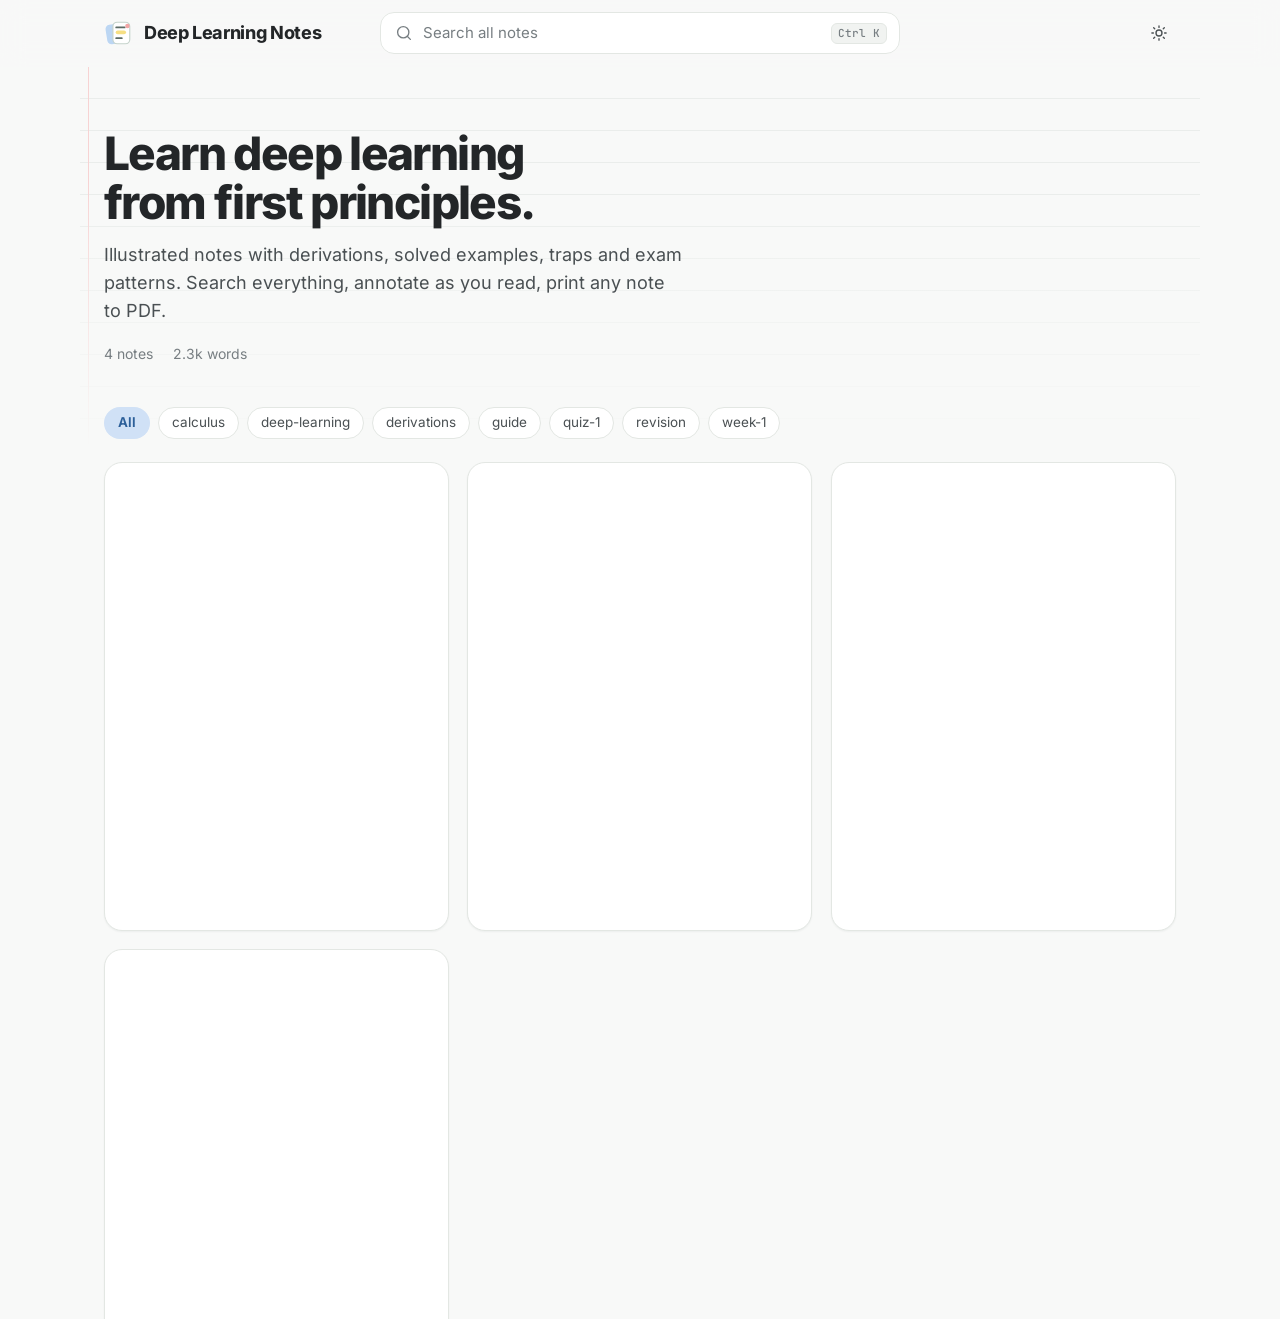
==== index.html @ 9d5b9258 "Add Website-v1-assets-files-render" ====
<!doctype html>
<html lang="en" data-theme="light">
<head>
  <meta charset="utf-8">
  <meta name="viewport" content="width=device-width, initial-scale=1, viewport-fit=cover">
  <title>Deep Learning Notes</title>
  <meta name="description" content="Illustrated deep learning notes with derivations, solved examples and exam patterns.">
  <meta name="color-scheme" content="light dark">
  <meta name="theme-color" content="#f8f9f8">
  <link rel="icon" href="assets/favicon.svg" type="image/svg+xml">
  <script src="config.js"></script>
  <script>
    /* Apply the saved theme before first paint (no flash). */
    (function () {
      var saved = null;
      try { saved = JSON.parse(localStorage.getItem('mg:theme')); } catch (e) {}
      var pref = saved || (window.SITE_CONFIG && SITE_CONFIG.defaultTheme) || 'system';
      var dark = pref === 'dark' || (pref === 'system' && window.matchMedia && matchMedia('(prefers-color-scheme: dark)').matches);
      document.documentElement.dataset.theme = dark ? 'dark' : 'light';
      var m = document.querySelector('meta[name="theme-color"]');
      if (m) m.content = dark ? '#222224' : '#f8f9f8';
    })();
  </script>
  <link rel="preload" href="assets/fonts/inter-latin-wght-normal.woff2" as="font" type="font/woff2" crossorigin>
  <link rel="stylesheet" href="assets/css/style.css">
  <script src="assets/js/mdmeta.js"></script>
  <link rel="modulepreload" href="assets/js/app.js">
</head>
<body data-view="home">
  <a class="skip" href="#app">Skip to content</a>

  <!-- icon sprite -->
  <svg xmlns="http://www.w3.org/2000/svg" width="0" height="0" style="position:absolute" aria-hidden="true" focusable="false">
    <symbol id="logo" viewBox="0 0 32 32">
      <rect x="2.5" y="6.5" width="17" height="21" rx="4.5" transform="rotate(-9 11 17)" fill="#bcd6f3"/>
      <rect x="9.5" y="4.5" width="18" height="23" rx="4.5" fill="#ffffff" stroke="#c5d3cb" stroke-width="1.2"/>
      <rect x="12.5" y="13.2" width="11" height="4.2" rx="2.1" fill="#f6df83"/>
      <path d="M13 10h9M13 21.5h6" stroke="#5c6b64" stroke-width="1.9" stroke-linecap="round" fill="none"/>
      <circle cx="25" cy="8.5" r="2.4" fill="#f2a6a6"/>
    </symbol>
    <symbol id="i-search" viewBox="0 0 24 24"><circle cx="11" cy="11" r="7.5"/><path d="m20.5 20.5-4.2-4.2"/></symbol>
    <symbol id="i-sun" viewBox="0 0 24 24"><circle cx="12" cy="12" r="4"/><path d="M12 2.5v2M12 19.5v2M4.9 4.9l1.4 1.4M17.7 17.7l1.4 1.4M2.5 12h2M19.5 12h2M6.3 17.7l-1.4 1.4M19.1 4.9l-1.4 1.4"/></symbol>
    <symbol id="i-moon" viewBox="0 0 24 24"><path d="M20.5 14.2A8.5 8.5 0 1 1 9.8 3.5a6.6 6.6 0 0 0 10.7 10.7Z"/></symbol>
    <symbol id="i-back" viewBox="0 0 24 24"><path d="m11 5-7 7 7 7M4 12h16"/></symbol>
    <symbol id="i-print" viewBox="0 0 24 24"><path d="M7 9V3h10v6"/><path d="M7 17H5a2 2 0 0 1-2-2v-4a2 2 0 0 1 2-2h14a2 2 0 0 1 2 2v4a2 2 0 0 1-2 2h-2"/><rect x="7" y="14" width="10" height="7" rx="1"/></symbol>
    <symbol id="i-highlighter" viewBox="0 0 24 24"><path d="m9 11-6 6v3h9l3-3"/><path d="m22 12-4.6 4.6a2 2 0 0 1-2.8 0l-5.2-5.2a2 2 0 0 1 0-2.8L14 4"/></symbol>
    <symbol id="i-panel" viewBox="0 0 24 24"><rect x="3" y="3.5" width="18" height="17" rx="3"/><path d="M9 3.5v17"/></symbol>
    <symbol id="i-pin" viewBox="0 0 24 24"><path d="M12 16.5V22"/><path d="M8.5 10.2a2 2 0 0 1-1.1 1.8l-1.8.9A2 2 0 0 0 4.5 14.7v.8a1 1 0 0 0 1 1h13a1 1 0 0 0 1-1v-.8a2 2 0 0 0-1.1-1.8l-1.8-.9a2 2 0 0 1-1.1-1.8V6.5a1 1 0 0 1 1-1 2 2 0 0 0 0-3.5H8.5a2 2 0 0 0 0 3.5 1 1 0 0 1 1 1z"/></symbol>
    <symbol id="i-x" viewBox="0 0 24 24"><path d="M18 6 6 18M6 6l12 12"/></symbol>
    <symbol id="i-copy" viewBox="0 0 24 24"><rect x="8" y="8" width="13" height="13" rx="2.5"/><path d="M4 16V5.5A1.5 1.5 0 0 1 5.5 4H16"/></symbol>
    <symbol id="i-check" viewBox="0 0 24 24"><path d="m4.5 12.5 5 5L19.5 7"/></symbol>
    <symbol id="i-trash" viewBox="0 0 24 24"><path d="M4 6.5h16M18.5 6.5V19a2 2 0 0 1-2 2h-9a2 2 0 0 1-2-2V6.5M9 6.5V4.5a1.5 1.5 0 0 1 1.5-1.5h3A1.5 1.5 0 0 1 15 4.5v2"/></symbol>
    <symbol id="i-note" viewBox="0 0 24 24"><path d="M20.5 15.5a2 2 0 0 1-2 2H8l-4.5 4V5.5a2 2 0 0 1 2-2h13a2 2 0 0 1 2 2z"/></symbol>
    <symbol id="i-maximize" viewBox="0 0 24 24"><path d="M8.5 3.5H5.5a2 2 0 0 0-2 2v3M20.5 8.5v-3a2 2 0 0 0-2-2h-3M3.5 15.5v3a2 2 0 0 0 2 2h3M15.5 20.5h3a2 2 0 0 0 2-2v-3"/></symbol>
    <symbol id="i-plus" viewBox="0 0 24 24"><path d="M5 12h14M12 5v14"/></symbol>
    <symbol id="i-minus" viewBox="0 0 24 24"><path d="M5 12h14"/></symbol>
    <symbol id="i-download" viewBox="0 0 24 24"><path d="M20.5 15v4a2 2 0 0 1-2 2h-13a2 2 0 0 1-2-2v-4M7.5 10.5 12 15l4.5-4.5M12 15V3.5"/></symbol>
    <symbol id="i-upload" viewBox="0 0 24 24"><path d="M20.5 15v4a2 2 0 0 1-2 2h-13a2 2 0 0 1-2-2v-4M7.5 8 12 3.5 16.5 8M12 3.5V15"/></symbol>
    <symbol id="i-undo" viewBox="0 0 24 24"><path d="M3.5 7.5v5.5H9"/><path d="M20.5 17a8.5 8.5 0 0 0-8.5-8.5A8.5 8.5 0 0 0 5.9 11l-2.4 2"/></symbol>
    <symbol id="i-file" viewBox="0 0 24 24"><path d="M14.5 2.5H6.5a2 2 0 0 0-2 2v15a2 2 0 0 0 2 2h11a2 2 0 0 0 2-2V7.5z"/><path d="M14 2.5V8h5.5M8.5 13h7M8.5 17h5"/></symbol>
    <symbol id="i-enter" viewBox="0 0 24 24"><path d="M20 5v6.5a3.5 3.5 0 0 1-3.5 3.5H4"/><path d="m9 10-5 5 5 5"/></symbol>
    <symbol id="i-updown" viewBox="0 0 24 24"><path d="m8 9 4-4 4 4M8 15l4 4 4-4"/></symbol>
  </svg>

  <header class="site-header" id="siteHeader">
    <div class="hdr">
      <a class="brand" href="#/" aria-label="Home">
        <svg width="30" height="30" aria-hidden="true"><use href="#logo"/></svg>
        <span id="brandName">Deep Learning Notes</span>
      </a>
      <button class="search-trigger" id="searchOpen" type="button" aria-label="Search all notes" aria-haspopup="dialog">
        <svg class="i" aria-hidden="true"><use href="#i-search"/></svg>
        <span>Search all notes</span>
        <kbd id="searchKbd">/</kbd>
      </button>
      <div class="hdr-actions">
        <button class="icon-btn theme-btn" id="themeBtn" type="button" aria-label="Toggle light and dark theme" title="Toggle theme">
          <svg class="i i-sun" aria-hidden="true"><use href="#i-sun"/></svg>
          <svg class="i i-moon" aria-hidden="true"><use href="#i-moon"/></svg>
        </button>
      </div>
    </div>
  </header>

  <main id="app" tabindex="-1"></main>

  <noscript><div class="notice"><h2>JavaScript is required</h2><p>This site renders markdown notes in your browser.</p></div></noscript>
  <script type="module" src="assets/js/app.js"></script>
</body>
</html>
---- assets/css/style.css ----
/* ==========================================================================
   Deep Learning Notes — styles
   Pastel accents (green / blue / red / yellow), light + dark, one stylesheet.
   ========================================================================== */

@font-face {
  font-family: "Inter"; font-style: normal; font-weight: 100 900; font-display: swap;
  src: url("../fonts/inter-latin-wght-normal.woff2") format("woff2");
  unicode-range: U+0000-00FF, U+0131, U+0152-0153, U+02BB-02BC, U+02C6, U+02DA, U+02DC, U+0304, U+0308, U+0329, U+2000-206F, U+20AC, U+2122, U+2191, U+2193, U+2212, U+2215, U+FEFF, U+FFFD;
}
@font-face {
  font-family: "Inter"; font-style: normal; font-weight: 100 900; font-display: swap;
  src: url("../fonts/inter-latin-ext-wght-normal.woff2") format("woff2");
  unicode-range: U+0100-02BA, U+02BD-02C5, U+02C7-02CC, U+02CE-02D7, U+02DD-02FF, U+0304, U+0308, U+0329, U+1D00-1DBF, U+1E00-1E9F, U+1EF2-1EFF, U+2020, U+20A0-20AB, U+20AD-20C0, U+2113, U+2C60-2C7F, U+A720-A7FF;
}
@font-face {
  font-family: "JetBrains Mono"; font-style: normal; font-weight: 100 800; font-display: swap;
  src: url("../fonts/jetbrains-mono-latin-wght-normal.woff2") format("woff2");
  unicode-range: U+0000-00FF, U+0131, U+0152-0153, U+02BB-02BC, U+02C6, U+02DA, U+02DC, U+0304, U+0308, U+0329, U+2000-206F, U+20AC, U+2122, U+2191, U+2193, U+2212, U+2215, U+FEFF, U+FFFD;
}

/* ---------- tokens ---------- */
:root {
  color-scheme: light;
  --font: "Inter", ui-sans-serif, system-ui, -apple-system, "Segoe UI", Roboto, "Helvetica Neue", Arial, "Noto Sans", sans-serif, "Apple Color Emoji", "Segoe UI Emoji";
  --mono: "JetBrains Mono", ui-monospace, SFMono-Regular, Menlo, Consolas, "Liberation Mono", monospace;

  --bg: #f8f9f8;
  --bg-glass: rgba(248, 249, 248, .86);
  --surface: #ffffff;
  --surface-2: #f1f3f1;
  --panel: #f3f5f3;
  --code-bg: #eef1ee;
  --line: #e3e7e3;
  --line-strong: #cfd5cf;
  --hover: rgba(30, 45, 38, .06);
  --fg: #232628;
  --fg-2: #4a5053;
  --muted: #777e82;
  --rule: rgba(120, 140, 130, .10);

  --green: #cde8d4;  --green-ink: #2e6a46;
  --blue: #d0e1f6;   --blue-ink: #2c5f99;
  --red: #f7d3d3;    --red-ink: #a44a4d;
  --yellow: #f8ebbb; --yellow-ink: #86691a;

  --hl-yellow: rgba(247, 222, 110, .55);
  --hl-green: rgba(150, 214, 170, .5);
  --hl-blue: rgba(150, 190, 240, .45);
  --hl-red: rgba(244, 160, 160, .42);

  --shadow-sm: 0 1px 2px rgba(25, 40, 32, .05);
  --shadow: 0 1px 2px rgba(25, 40, 32, .05), 0 10px 28px -14px rgba(25, 40, 32, .18);
  --shadow-lg: 0 2px 6px rgba(25, 40, 32, .06), 0 24px 60px -18px rgba(25, 40, 32, .28);
}

:root[data-theme="dark"] {
  color-scheme: dark;
  --bg: #222224;
  --bg-glass: rgba(34, 34, 36, .86);
  --surface: #29292c;
  --surface-2: #303034;
  --panel: #262628;
  --code-bg: #2f2f33;
  --line: #36363b;
  --line-strong: #484850;
  --hover: rgba(255, 255, 255, .07);
  --fg: #ececee;
  --fg-2: #c8c8ce;
  --muted: #9a9aa3;
  --rule: rgba(255, 255, 255, .045);

  --green: #2a3b30;  --green-ink: #a9d9b6;
  --blue: #27374c;   --blue-ink: #a9c8ee;
  --red: #432b2d;    --red-ink: #f0b3b3;
  --yellow: #40392a; --yellow-ink: #ecd990;

  --hl-yellow: rgba(236, 217, 144, .28);
  --hl-green: rgba(169, 217, 182, .26);
  --hl-blue: rgba(169, 200, 238, .27);
  --hl-red: rgba(240, 179, 179, .26);

  --shadow-sm: 0 1px 2px rgba(0, 0, 0, .25);
  --shadow: 0 1px 2px rgba(0, 0, 0, .3), 0 10px 28px -14px rgba(0, 0, 0, .6);
  --shadow-lg: 0 2px 6px rgba(0, 0, 0, .35), 0 24px 60px -18px rgba(0, 0, 0, .75);
}

[data-c="green"]  { --c: var(--green);  --ink: var(--green-ink);  --hlc: #9bd8b0; }
[data-c="blue"]   { --c: var(--blue);   --ink: var(--blue-ink);   --hlc: #9cc3f0; }
[data-c="red"]    { --c: var(--red);    --ink: var(--red-ink);    --hlc: #f4a3a3; }
[data-c="yellow"] { --c: var(--yellow); --ink: var(--yellow-ink); --hlc: #f7de6e; }

/* ---------- base ---------- */
*, *::before, *::after { box-sizing: border-box; }
html { -webkit-text-size-adjust: 100%; scroll-padding-top: 76px; }
body {
  margin: 0; background: var(--bg); color: var(--fg); font-family: var(--font);
  font-size: 16px; line-height: 1.6; -webkit-font-smoothing: antialiased; text-rendering: optimizeLegibility;
}
html.modal-open { overflow: hidden; }
button { font: inherit; color: inherit; background: none; border: 0; padding: 0; cursor: pointer; }
a { color: inherit; }
:focus-visible { outline: 2px solid var(--blue-ink); outline-offset: 2px; border-radius: 6px; }
.sr-only { position: absolute; width: 1px; height: 1px; overflow: hidden; clip: rect(0 0 0 0); white-space: nowrap; }
.skip { position: absolute; left: 12px; top: -48px; z-index: 200; background: var(--surface); padding: 8px 14px; border-radius: 10px; border: 1px solid var(--line); }
.skip:focus { top: 12px; }
[hidden] { display: none !important; }

.i { width: 18px; height: 18px; fill: none; stroke: currentColor; stroke-width: 1.8; stroke-linecap: round; stroke-linejoin: round; flex: none; }
.icon-btn {
  display: inline-grid; place-items: center; width: 34px; height: 34px; border-radius: 10px; color: var(--fg-2);
  transition: background .15s, color .15s; flex: none;
}
.icon-btn:hover { background: var(--hover); color: var(--fg); }
.icon-btn[aria-pressed="true"] { background: var(--blue); color: var(--blue-ink); }
kbd { font: 500 11px/1 var(--mono); padding: 4px 6px; border-radius: 6px; border: 1px solid var(--line); background: var(--surface-2); color: var(--muted); }
.btn {
  display: inline-flex; align-items: center; justify-content: center; gap: 7px; height: 36px; padding: 0 14px;
  border-radius: 11px; font-size: 14px; font-weight: 600; border: 1px solid var(--line); background: var(--surface);
  transition: background .15s, border-color .15s;
}
.btn:hover { background: var(--surface-2); border-color: var(--line-strong); }
.btn.primary { background: var(--blue); color: var(--blue-ink); border-color: transparent; }
.btn.primary:hover { filter: brightness(.97); }
.btn.danger { color: var(--red-ink); }

/* ---------- global header (library view) ---------- */
body[data-view="note"] .site-header { display: none; }
.site-header { position: sticky; top: 0; z-index: 20; background: var(--bg-glass); backdrop-filter: saturate(1.3) blur(12px); -webkit-backdrop-filter: saturate(1.3) blur(12px); border-bottom: 1px solid transparent; transition: border-color .2s; }
.site-header.scrolled { border-bottom-color: var(--line); }
.hdr { max-width: 1120px; margin: 0 auto; padding: 12px 24px; display: grid; grid-template-columns: 1fr minmax(0, 520px) 1fr; align-items: center; gap: 16px; }
.brand { display: inline-flex; align-items: center; gap: 10px; text-decoration: none; font-weight: 750; font-size: 18px; letter-spacing: -.02em; justify-self: start; }
.brand svg { width: 30px; height: 30px; }
.hdr-actions { justify-self: end; display: flex; gap: 4px; }
.search-trigger {
  display: flex; align-items: center; gap: 10px; width: 100%; height: 42px; padding: 0 12px 0 14px; text-align: left;
  border: 1px solid var(--line); border-radius: 14px; background: var(--surface); color: var(--muted);
  transition: border-color .15s, box-shadow .15s;
}
.search-trigger:hover { border-color: var(--line-strong); box-shadow: var(--shadow-sm); }
.search-trigger > span { flex: 1; font-size: 15px; white-space: nowrap; overflow: hidden; text-overflow: ellipsis; }

.theme-btn .i-moon { display: none; }
:root[data-theme="dark"] .theme-btn .i-sun { display: none; }
:root[data-theme="dark"] .theme-btn .i-moon { display: block; }

/* ---------- library ---------- */
.home { position: relative; max-width: 1120px; margin: 0 auto; padding: 0 24px 110px; }
.home-bg {
  position: absolute; left: 0; right: 0; top: 0; height: 380px; pointer-events: none; z-index: -1;
  background-image: repeating-linear-gradient(to bottom, transparent 0, transparent 31px, var(--rule) 31px, var(--rule) 32px);
  -webkit-mask-image: linear-gradient(#000 30%, transparent); mask-image: linear-gradient(#000 30%, transparent);
}
.home-bg::after { content: ""; position: absolute; top: 0; bottom: 0; left: 8px; width: 1px; background: var(--red); }
.hero { padding: 62px 0 30px; max-width: 700px; }
.hero h1 { margin: 0 0 14px; font-size: clamp(30px, 4.8vw, 46px); line-height: 1.07; letter-spacing: -.035em; font-weight: 800; text-wrap: balance; }
.hero p { margin: 0; font-size: 18px; line-height: 1.55; color: var(--fg-2); max-width: 54ch; text-wrap: pretty; }
.hero-stats { margin-top: 18px; display: flex; flex-wrap: wrap; gap: 4px 20px; font-size: 14px; color: var(--muted); }

.toolbar { display: flex; flex-wrap: wrap; gap: 8px; align-items: center; margin: 10px 0 22px; min-height: 34px; }
.chip-btn { height: 32px; padding: 0 13px; border-radius: 999px; border: 1px solid var(--line); background: var(--surface); font-size: 13.5px; color: var(--fg-2); transition: background .15s, border-color .15s; }
.chip-btn:hover { border-color: var(--line-strong); }
.chip-btn[aria-pressed="true"] { background: var(--blue); border-color: transparent; color: var(--blue-ink); font-weight: 650; }

.grid { display: grid; grid-template-columns: repeat(auto-fill, minmax(310px, 1fr)); gap: 18px; }
.card {
  position: relative; display: flex; flex-direction: column; gap: 12px; padding: 20px 20px 16px;
  border: 1px solid var(--line); border-radius: 18px; background: var(--surface); text-decoration: none; box-shadow: var(--shadow-sm);
  transition: transform .18s ease, border-color .18s, box-shadow .18s;
  content-visibility: auto; contain-intrinsic-size: auto 300px;
}
.card:hover, .card:focus-visible { transform: translateY(-2px); border-color: var(--c, var(--blue)); box-shadow: 0 0 0 3px var(--c, var(--blue)), var(--shadow); }
.card-head { display: flex; align-items: center; gap: 13px; }
.tile { width: 46px; height: 46px; flex: none; border-radius: 14px; background: var(--c, var(--blue)); color: var(--ink, var(--blue-ink)); display: grid; place-items: center; font-size: 23px; line-height: 1; }
.tile .i { width: 22px; height: 22px; }
.card-title { font-size: 17px; font-weight: 700; letter-spacing: -.015em; line-height: 1.25; text-wrap: balance; }
.card-sum { margin: 0; font-size: 14.5px; line-height: 1.55; color: var(--fg-2); display: -webkit-box; -webkit-line-clamp: 3; -webkit-box-orient: vertical; overflow: hidden; }
.card-outline { list-style: none; margin: 2px 0 0; padding: 0; display: grid; gap: 5px; font-size: 13px; color: var(--muted); }
.card-outline li { display: flex; gap: 9px; align-items: baseline; min-width: 0; }
.card-outline li::before { content: ""; width: 6px; height: 6px; border-radius: 50%; background: var(--ink, var(--blue-ink)); opacity: .6; flex: none; transform: translateY(-1px); }
.card-outline span { overflow: hidden; text-overflow: ellipsis; white-space: nowrap; }
.card-tags { display: flex; flex-wrap: wrap; gap: 6px; }
.tag { padding: 2px 9px; border-radius: 999px; background: var(--c, var(--blue)); color: var(--ink, var(--blue-ink)); font-size: 12px; font-weight: 650; }
.card-foot { margin-top: auto; padding-top: 12px; border-top: 1px dashed var(--line); display: flex; flex-wrap: wrap; gap: 4px 16px; font-size: 12.5px; color: var(--muted); }
.card.skel { pointer-events: none; }
.sk { height: 12px; border-radius: 6px; background: linear-gradient(90deg, var(--surface-2), var(--hover), var(--surface-2)); background-size: 200% 100%; animation: sk 1.3s linear infinite; }
@keyframes sk { to { background-position: -200% 0; } }

.notice { max-width: 560px; margin: 72px auto; padding: 30px 28px; border: 1px dashed var(--line-strong); border-radius: 18px; text-align: center; color: var(--fg-2); background: var(--surface); }
.notice h2 { margin: 0 0 8px; font-size: 20px; color: var(--fg); letter-spacing: -.02em; }
.notice p { margin: 8px 0; }
.notice code { font: 500 13px var(--mono); background: var(--code-bg); padding: 3px 7px; border-radius: 7px; }

/* ---------- search modal ---------- */
.sm { position: fixed; inset: 0; z-index: 100; display: flex; align-items: flex-start; justify-content: center; padding: 9vh 16px 16px; }
.sm-scrim { position: absolute; inset: 0; background: rgba(22, 26, 24, .4); backdrop-filter: blur(3px); -webkit-backdrop-filter: blur(3px); animation: fade .15s ease-out; }
.sm-box { position: relative; width: min(980px, 100%); height: min(620px, 82vh); display: flex; flex-direction: column; background: var(--surface); border: 1px solid var(--line); border-radius: 20px; box-shadow: var(--shadow-lg); overflow: hidden; animation: pop .16s ease-out; }
@keyframes fade { from { opacity: 0; } }
@keyframes pop { from { opacity: 0; transform: translateY(8px) scale(.985); } }
.sm-head { display: flex; align-items: center; gap: 12px; padding: 14px 18px; border-bottom: 1px solid var(--line); color: var(--muted); }
.sm-head input { flex: 1; min-width: 0; border: 0; outline: 0; background: none; font: inherit; font-size: 17px; color: var(--fg); }
.sm-head input::placeholder { color: var(--muted); }
.sm-status { font-size: 12.5px; white-space: nowrap; }
.sm-body { display: grid; grid-template-columns: minmax(0, 5fr) minmax(0, 6fr); flex: 1; min-height: 0; }
.sm-list { list-style: none; margin: 0; padding: 8px; overflow: auto; border-right: 1px solid var(--line); overscroll-behavior: contain; }
.sm-group { padding: 10px 12px 4px; font-size: 12px; color: var(--muted); font-weight: 600; }
.res { display: block; width: 100%; text-align: left; padding: 10px 12px; border-radius: 12px; cursor: pointer; }
.res[aria-selected="true"] { background: var(--c, var(--blue)); }
.res-top { display: flex; align-items: center; gap: 8px; font-size: 12.5px; color: var(--muted); min-width: 0; }
.res[aria-selected="true"] .res-top { color: var(--ink, var(--blue-ink)); }
.res-top span:last-child { overflow: hidden; text-overflow: ellipsis; white-space: nowrap; }
.dot { width: 8px; height: 8px; border-radius: 50%; background: var(--ink, var(--blue-ink)); flex: none; }
.res-title { margin-top: 2px; font-size: 14.5px; font-weight: 650; line-height: 1.35; }
.res-sn { margin-top: 3px; font-size: 13px; line-height: 1.45; color: var(--fg-2); display: -webkit-box; -webkit-line-clamp: 2; -webkit-box-orient: vertical; overflow: hidden; }
.sm mark { background: var(--hl-yellow); color: inherit; border-radius: 3px; padding: 0 1px; }
.sm-preview { padding: 22px 26px; overflow: auto; overscroll-behavior: contain; }
.pv-top { display: flex; align-items: center; gap: 8px; font-size: 13px; color: var(--muted); }
.pv-path { margin-top: 6px; font-size: 12.5px; color: var(--muted); line-height: 1.5; }
.pv-title { margin: 12px 0 10px; font-size: 21px; line-height: 1.25; letter-spacing: -.02em; font-weight: 750; }
.pv-text { margin: 0 0 18px; font-size: 14.5px; line-height: 1.7; color: var(--fg-2); overflow-wrap: anywhere; }
.pv-tags { display: flex; gap: 6px; flex-wrap: wrap; margin-bottom: 16px; }
.pv-list { margin: 0 0 18px; padding-left: 18px; color: var(--fg-2); font-size: 14px; line-height: 1.7; }
.sm-empty { display: grid; place-items: center; height: 100%; min-height: 160px; padding: 24px; text-align: center; color: var(--muted); font-size: 14.5px; }
.sm-foot { display: flex; align-items: center; gap: 18px; padding: 10px 18px; border-top: 1px solid var(--line); font-size: 12.5px; color: var(--muted); }
.sm-foot span { display: inline-flex; align-items: center; gap: 6px; }

/* ---------- reader ---------- */
.reader { --rail-w: 36px; --toc-w: 292px; --doc-w: 720px; min-height: 100vh; }

.rail { position: fixed; left: 0; top: 0; bottom: 0; width: var(--rail-w); z-index: 31; background: var(--bg); overflow: hidden; padding: 28px 0 16px 8px; display: flex; flex-direction: column; align-items: flex-start; }
.tick { display: flex; align-items: center; width: 26px; height: var(--th, 10px); flex: none; cursor: pointer; }
.tick::before { content: ""; height: 3px; width: var(--tw, 12px); border-radius: 2px; background: var(--line-strong); transition: background .15s, width .15s; }
.tick[data-d="1"] { --tw: 18px; } .tick[data-d="2"] { --tw: 13px; } .tick[data-d="3"] { --tw: 9px; }
.tick:hover::before { background: var(--muted); }
.tick.on::before { background: var(--blue-ink); }

.toc {
  position: fixed; left: var(--rail-w); top: 0; bottom: 0; width: var(--toc-w); z-index: 30; display: flex; flex-direction: column;
  background: var(--panel); border-right: 1px solid var(--line); visibility: hidden; opacity: 0; pointer-events: none;
  transform: translateX(-16px); transition: transform .22s cubic-bezier(.2, .8, .2, 1), opacity .16s, visibility 0s .22s;
}
.reader.toc-open .toc, .reader.pinned .toc { visibility: visible; opacity: 1; pointer-events: auto; transform: none; transition-delay: 0s; }
.reader:not(.pinned).toc-open .toc { box-shadow: var(--shadow-lg); }
.toc-head { display: flex; align-items: center; justify-content: space-between; padding: 22px 16px 10px 22px; }
.toc-head h2 { margin: 0; font-size: 15px; font-weight: 650; letter-spacing: -.005em; }
.toc-pin { width: 32px; height: 32px; border: 1px solid transparent; border-radius: 9px; }
.reader.pinned .toc-pin { border-color: var(--line-strong); background: var(--surface-2); color: var(--fg); }
.toc-tabs { display: flex; gap: 4px; padding: 0 16px 8px 18px; }
.toc-tab { height: 28px; padding: 0 10px; border-radius: 8px; font-size: 13px; color: var(--muted); }
.toc-tab[aria-selected="true"] { color: var(--fg); background: var(--hover); font-weight: 600; }
.toc-body { flex: 1; overflow-y: auto; padding: 4px 10px 40px; overscroll-behavior: contain; scrollbar-width: thin; }
.toc-list { list-style: none; margin: 0; padding: 0; }
.toc-list a {
  display: block; position: relative; padding: 7px 10px 7px calc(16px + var(--l, 0) * 10px); border-radius: 8px; text-decoration: none;
  font-size: 13.5px; line-height: 1.35; color: var(--muted); transition: background .12s, color .12s;
}
.toc-list .t { display: -webkit-box; -webkit-line-clamp: 2; -webkit-box-orient: vertical; overflow: hidden; }
.toc-list a:hover { color: var(--fg); background: var(--hover); }
.toc-list a[aria-current="true"] { color: var(--fg); font-weight: 600; background: var(--hover); }
.toc-list a[aria-current="true"]::before { content: ""; position: absolute; left: 0; top: 4px; bottom: 4px; width: 3px; border-radius: 3px; background: var(--fg); }
.toc-list .m-raw { font-size: .9em; }
.scrim { display: none; position: fixed; inset: 0; z-index: 29; background: rgba(20, 24, 22, .4); }

.doc-wrap { margin-left: var(--rail-w); padding: 0 clamp(18px, 4vw, 48px) 140px; transition: margin-left .22s cubic-bezier(.2, .8, .2, 1); }
.reader.pinned .doc-wrap { margin-left: calc(var(--rail-w) + var(--toc-w)); }

.topbar { position: sticky; top: 0; z-index: 15; display: flex; align-items: center; gap: 4px; height: 54px; margin: 0 calc(-1 * clamp(18px, 4vw, 48px)); padding: 0 clamp(14px, 3vw, 24px); background: var(--bg-glass); backdrop-filter: blur(12px); -webkit-backdrop-filter: blur(12px); }
.topbar .sp { flex: 1; }
.back { display: inline-flex; align-items: center; gap: 6px; height: 34px; padding: 0 10px 0 6px; border-radius: 10px; font-size: 14px; font-weight: 600; text-decoration: none; color: var(--fg-2); }
.back:hover { background: var(--hover); color: var(--fg); }
.status { display: flex; align-items: center; gap: 10px; margin-left: 8px; font-size: 14px; color: var(--fg-2); min-width: 0; }
.status svg { width: 26px; height: 26px; flex: none; }
.status span { white-space: nowrap; overflow: hidden; text-overflow: ellipsis; }
.progress { position: absolute; left: 0; right: 0; bottom: 0; height: 2px; }
.progress i { display: block; height: 100%; background: var(--blue-ink); opacity: .7; transform-origin: 0 50%; transform: scaleX(var(--p, 0)); }

.doc { max-width: var(--doc-w); margin: 0 auto; padding-top: 38px; font-size: 16px; line-height: 1.7; overflow-wrap: break-word; }
.doc-skel { display: grid; gap: 14px; max-width: var(--doc-w); margin: 48px auto; }
.chunk { content-visibility: auto; contain-intrinsic-size: auto 1000px; }
.chunk > :last-child { margin-bottom: 0; }
.chunk:not(:first-child) > h2:first-child, .chunk:not(:first-child) > h3:first-child, .chunk:not(:first-child) > h4:first-child { margin-top: 1.1em; }
.chunk + .chunk { padding-top: .2em; }

.doc h1 { margin: 0 0 .9em; padding-bottom: .7em; font-size: 2.05rem; line-height: 1.16; letter-spacing: -.03em; font-weight: 800; border-bottom: 1px solid var(--line); text-wrap: balance; }
.doc h2 { margin: 2.2em 0 .8em; padding-bottom: .45em; font-size: 1.55rem; line-height: 1.25; letter-spacing: -.022em; font-weight: 750; border-bottom: 1px solid var(--line); text-wrap: balance; }
.doc h3 { margin: 1.9em 0 .6em; font-size: 1.2rem; line-height: 1.3; letter-spacing: -.015em; font-weight: 700; }
.doc h4 { margin: 1.6em 0 .5em; font-size: 1.03rem; line-height: 1.35; font-weight: 700; }
.doc h5, .doc h6 { margin: 1.4em 0 .4em; font-size: .95rem; font-weight: 700; color: var(--fg-2); }
.doc .anchor { display: inline-block; margin-left: .45em; font-size: .8em; font-weight: 500; text-decoration: none; color: var(--muted); opacity: 0; transition: opacity .15s; }
.doc .anchor::before { content: "#"; }
.doc :is(h1, h2, h3, h4, h5, h6):hover .anchor, .doc .anchor:focus-visible { opacity: .85; }
.doc p { margin: 0 0 1.05em; }
.doc strong { font-weight: 650; }
.doc a { color: var(--blue-ink); text-decoration: underline; text-decoration-color: color-mix(in srgb, var(--blue-ink) 40%, transparent); text-underline-offset: 3px; }
.doc a:hover { text-decoration-color: currentColor; }
.doc ul, .doc ol { margin: 0 0 1.1em; padding-left: 1.5em; }
.doc li { margin: .32em 0; padding-left: .15em; }
.doc li > p { margin: .4em 0; }
.doc li > :is(ul, ol) { margin: .3em 0 .2em; }
.doc ul { list-style: disc; } .doc ul ul { list-style: circle; } .doc ul ul ul { list-style: square; }
.doc li::marker { color: var(--muted); }
.doc li.task { list-style: none; margin-left: -1.4em; }
.doc li.task input { margin: 0 .5em 0 0; accent-color: var(--blue-ink); transform: translateY(1px); }
.doc hr { margin: 2.2em 0; border: 0; border-top: 2px solid var(--line); }
.doc blockquote { margin: 1.3em 0; padding: .05em 0 .05em 1.1em; border-left: 3px solid var(--line-strong); color: var(--fg-2); }
.doc blockquote p { margin: .55em 0; }
.doc blockquote strong { color: var(--fg); }
.doc blockquote blockquote { margin: .8em 0; }
.doc blockquote.callout { padding: .75em 1.1em .35em; border: 0; border-radius: 12px; background: var(--c, var(--blue)); color: var(--fg); }
.callout-title { margin-bottom: .1em; font-size: .85rem; font-weight: 700; color: var(--ink, var(--blue-ink)); }
.doc img { display: block; max-width: 100%; height: auto; margin: 1.3em auto; border-radius: 10px; }
.doc details { margin: 1em 0; padding: .6em 1em; border: 1px solid var(--line); border-radius: 12px; background: var(--surface); }
.doc summary { cursor: pointer; font-weight: 600; }
.doc kbd { font-size: .8em; }

.chip { display: inline-block; padding: .05em .55em; margin-right: .1em; border-radius: 7px; font-size: .78em; font-weight: 700; line-height: 1.55; background: var(--c, var(--blue)); color: var(--ink, var(--blue-ink)); vertical-align: .08em; letter-spacing: .005em; }

.table-wrap { overflow-x: auto; margin: 1.4em 0; border: 1px solid var(--line); border-radius: 12px; }
.doc table { width: 100%; border-collapse: collapse; font-size: .92em; line-height: 1.5; }
.doc th, .doc td { padding: .6em .95em; text-align: start; vertical-align: top; border-bottom: 1px solid var(--line); }
.doc th { background: var(--surface-2); font-weight: 650; }
.doc :is(th, td)[align="center"] { text-align: center; }
.doc :is(th, td)[align="right"] { text-align: right; }
.doc tr:last-child td { border-bottom: 0; }

.doc code { font-family: var(--mono); font-size: .875em; background: var(--code-bg); padding: .14em .4em; border-radius: 6px; }
.code-block { margin: 1.3em 0; border: 1px solid var(--line); border-radius: 12px; background: var(--surface); overflow: hidden; }
.code-head { display: flex; align-items: center; justify-content: space-between; padding: 6px 8px 6px 14px; border-bottom: 1px solid var(--line); background: var(--surface-2); font: 500 12px var(--mono); color: var(--muted); }
.code-head .copy { height: 26px; padding: 0 9px; border-radius: 7px; font: 600 12px var(--font); color: var(--muted); }
.code-head .copy:hover { background: var(--hover); color: var(--fg); }
.code-block pre { margin: 0; padding: 14px 16px; overflow-x: auto; tab-size: 4; }
.code-block code { padding: 0; background: none; font-size: .86rem; line-height: 1.65; border-radius: 0; }
.hljs-comment, .hljs-quote { color: var(--muted); font-style: italic; }
.hljs-keyword, .hljs-selector-tag, .hljs-literal, .hljs-doctag, .hljs-deletion { color: var(--red-ink); }
.hljs-string, .hljs-regexp, .hljs-addition, .hljs-meta .hljs-string { color: var(--green-ink); }
.hljs-number, .hljs-symbol, .hljs-bullet, .hljs-variable, .hljs-template-variable, .hljs-attr { color: var(--yellow-ink); }
.hljs-title, .hljs-section, .hljs-selector-id, .hljs-selector-class, .hljs-built_in, .hljs-type, .hljs-name { color: var(--blue-ink); }
.hljs-emphasis { font-style: italic; } .hljs-strong { font-weight: 700; }

.m-raw { font: 500 .85em var(--mono); color: var(--muted); background: none !important; padding: 0 !important; white-space: pre-wrap; }
.m.md { display: block; margin: 1.2em 0; padding: .2em 0; overflow-x: auto; overflow-y: hidden; text-align: center; }
.m.md:not([data-r]) { min-height: 2.6em; }
.m.md .katex-display { margin: 0; }
.m .eqn-num[data-n]::before { content: "(" attr(data-n) ")"; counter-increment: none; }
.m.md .katex { font-size: 1.14em; }
.m .katex { font-size: 1.05em; }
.m.m-err { color: var(--red-ink); }
.m-pre { display: none; }

.mermaid-box { position: relative; margin: 1.5em 0; padding: 12px; min-height: 90px; border: 1px solid var(--line); border-radius: 14px; background: var(--surface); overflow-x: auto; text-align: center; }
.mm-skel { padding: 30px 0; font-size: 13px; color: var(--muted); }
.mm-svg svg { display: block; margin: 0 auto; max-width: none; }
.mm-expand { position: absolute; top: 8px; right: 8px; opacity: 0; background: var(--surface); border: 1px solid var(--line); transition: opacity .15s; }
.mermaid-box:hover .mm-expand, .mm-expand:focus-visible { opacity: 1; }
@media (hover: none) { .mm-expand { opacity: 1; } }
.mm-error { text-align: left; color: var(--red-ink); font-size: 14px; }
.mm-error pre { margin: 8px 0 0; white-space: pre-wrap; font: 500 12.5px var(--mono); color: var(--fg-2); }

.lb { position: fixed; inset: 0; z-index: 90; display: flex; flex-direction: column; background: var(--bg); }
.lb-bar { display: flex; align-items: center; gap: 6px; padding: 10px 14px; border-bottom: 1px solid var(--line); }
.lb-bar .sp { flex: 1; } .lb-zoom { min-width: 52px; text-align: center; font-size: 13px; color: var(--muted); }
.lb-stage { flex: 1; overflow: auto; padding: 28px; }
.lb-stage svg { display: block; max-width: none; height: auto; margin: 0 auto; }

.doc :is(h1, h2, h3, h4, h5, h6).flash-h { animation: hflash 1.7s ease; border-radius: 6px; }
@keyframes hflash { 0%, 50% { background: var(--hl-yellow); box-shadow: 0 0 0 8px var(--hl-yellow); } 100% { background: transparent; box-shadow: 0 0 0 8px transparent; } }
html.theming, html.theming *, html.theming *::before, html.theming *::after { transition: background-color .25s, border-color .25s, color .25s, fill .25s, stroke .25s !important; }

/* ---------- annotations ---------- */
mark.ann { --hl: var(--hl-yellow); background: var(--hl); color: inherit; border-radius: 3px; cursor: pointer; -webkit-box-decoration-break: clone; box-decoration-break: clone; }
mark.ann[data-c="green"] { --hl: var(--hl-green); } mark.ann[data-c="blue"] { --hl: var(--hl-blue); } mark.ann[data-c="red"] { --hl: var(--hl-red); }
mark.ann.has-note { border-bottom: 2px dotted var(--fg-2); }
mark.ann.flash { animation: flash 1.6s ease; }
@keyframes flash { 0%, 55% { outline: 3px solid var(--blue-ink); outline-offset: 2px; } 100% { outline: 3px solid transparent; outline-offset: 2px; } }
.annotating .doc ::selection { background: var(--hl-yellow); }

.dock { position: fixed; left: 50%; bottom: 22px; transform: translateX(-50%); z-index: 40; display: flex; align-items: center; gap: 4px; padding: 7px 9px; max-width: calc(100vw - 20px); overflow-x: auto; background: var(--surface); border: 1px solid var(--line); border-radius: 18px; box-shadow: var(--shadow-lg); animation: rise .2s ease-out; }
@keyframes rise { from { opacity: 0; transform: translate(-50%, 10px); } }
.dock { -webkit-user-select: none; user-select: none; }
.dock .btn { height: 34px; padding: 0 11px; border-color: transparent; background: none; font-size: 13.5px; white-space: nowrap; }
.dock .btn:hover { background: var(--hover); }
.dock .btn.primary { background: var(--blue); }
.dock .sep { width: 1px; height: 22px; margin: 0 5px; background: var(--line); flex: none; }
.swatch { width: 26px; height: 26px; flex: none; border-radius: 50%; background: var(--hlc); border: 2px solid transparent; box-shadow: inset 0 0 0 1px rgba(0, 0, 0, .12); }
.swatch[aria-checked="true"] { border-color: var(--surface); box-shadow: 0 0 0 2px var(--fg); }

.pop { position: absolute; z-index: 50; width: min(310px, calc(100vw - 24px)); padding: 12px; background: var(--surface); border: 1px solid var(--line); border-radius: 14px; box-shadow: var(--shadow-lg); animation: pop .14s ease-out; }
.pop-q { margin: 0 0 10px; padding-left: 9px; border-left: 3px solid var(--hlc); font-size: 12.5px; line-height: 1.5; color: var(--muted); display: -webkit-box; -webkit-line-clamp: 2; -webkit-box-orient: vertical; overflow: hidden; }
.pop textarea { width: 100%; min-height: 78px; resize: vertical; padding: 9px 11px; border: 1px solid var(--line); border-radius: 10px; background: var(--bg); color: var(--fg); font: inherit; font-size: 14px; line-height: 1.5; }
.pop-row { display: flex; align-items: center; gap: 6px; margin-top: 10px; }
.pop-row .sp { flex: 1; }
.pop .swatch { width: 22px; height: 22px; }

.ann-list { list-style: none; margin: 0; padding: 4px 4px 20px; }
.ann-empty { padding: 20px 14px; font-size: 13.5px; line-height: 1.55; color: var(--muted); }
.ann-item { display: block; width: 100%; padding: 9px 12px; margin: 2px 0; text-align: left; border-radius: 10px; border-left: 3px solid var(--hlc); }
.ann-item:hover { background: var(--hover); }
.ann-q { font-size: 13px; line-height: 1.4; color: var(--fg); display: -webkit-box; -webkit-line-clamp: 2; -webkit-box-orient: vertical; overflow: hidden; }
.ann-n { margin-top: 4px; font-size: 12.5px; line-height: 1.45; color: var(--muted); display: -webkit-box; -webkit-line-clamp: 2; -webkit-box-orient: vertical; overflow: hidden; }
.ann-item.orphan { opacity: .55; }
.ann-tools { display: flex; gap: 6px; padding: 8px 12px 0; }
.ann-tools .btn { height: 30px; font-size: 12.5px; padding: 0 10px; }

#toast { position: fixed; left: 50%; top: 18px; z-index: 120; padding: 9px 16px; border-radius: 12px; background: var(--fg); color: var(--bg); font-size: 14px; font-weight: 500; transform: translate(-50%, -14px); opacity: 0; pointer-events: none; transition: opacity .2s, transform .2s; box-shadow: var(--shadow-lg); }
#toast.show { opacity: 1; transform: translate(-50%, 0); }

/* ---------- responsive ---------- */
@media (max-width: 1000px) {
  .rail { display: none; }
  .reader { --rail-w: 0px; }
  .reader.pinned .doc-wrap { margin-left: 0; }
  .toc { left: 0; width: min(86vw, 320px); box-shadow: var(--shadow-lg); }
  .toc-pin { display: none; }
  .reader.toc-open .scrim { display: block; }
}
@media (max-width: 760px) {
  .hdr { grid-template-columns: auto minmax(0, 1fr) auto; gap: 10px; padding: 10px 14px; }
  .brand > span { display: none; }
  .search-trigger kbd { display: none; }
  .home { padding: 0 16px 90px; }
  .hero { padding: 40px 0 20px; }
  .hero p { font-size: 16.5px; }
  .grid { grid-template-columns: 1fr; }
  .sm { padding: 0; }
  .sm-box { height: 100%; border-radius: 0; border: 0; }
  .sm-body { grid-template-columns: 1fr; }
  .sm-preview { display: none; }
  .sm-list { border-right: 0; }
  .doc { font-size: 15.5px; }
  .doc h1 { font-size: 1.75rem; } .doc h2 { font-size: 1.35rem; }
  .status span { display: none; }
  .back span { display: none; }
}

/* ---------- motion preferences ---------- */
@media (prefers-reduced-motion: reduce) {
  *, *::before, *::after { animation: none !important; transition: none !important; scroll-behavior: auto !important; }
}

/* ---------- print / save as PDF ---------- */
@media print {
  @page { margin: 16mm 14mm; }
  :root, :root[data-theme] {
    color-scheme: light; --bg: #fff; --surface: #fff; --surface-2: #f4f5f4; --panel: #fff; --code-bg: #f1f3f1;
    --line: #dde1dd; --line-strong: #c4c9c4; --fg: #14181a; --fg-2: #33383b; --muted: #656b6e;
    --green: #cde8d4; --green-ink: #2e6a46; --blue: #d0e1f6; --blue-ink: #2c5f99; --red: #f7d3d3; --red-ink: #a44a4d; --yellow: #f8ebbb; --yellow-ink: #86691a;
    --hl-yellow: rgba(247, 222, 110, .6); --hl-green: rgba(150, 214, 170, .55); --hl-blue: rgba(150, 190, 240, .5); --hl-red: rgba(244, 160, 160, .5);
  }
  * { -webkit-print-color-adjust: exact; print-color-adjust: exact; }
  html, body { background: #fff !important; }
  .site-header, .rail, .toc, .topbar, .dock, .pop, .lb, .sm, .scrim, #toast, .mm-expand, .copy, .doc .anchor { display: none !important; }
  .reader .doc-wrap { margin: 0 !important; padding: 0 !important; }
  .doc { max-width: none; padding: 0; font-size: 10.5pt; line-height: 1.55; }
  .doc h1 { font-size: 22pt; } .doc h2 { font-size: 16pt; } .doc h3 { font-size: 13pt; }
  .chunk { content-visibility: visible !important; contain: none !important; }
  .doc :is(h1, h2, h3, h4, h5) { break-after: avoid; page-break-after: avoid; }
  .code-block, .table-wrap, .mermaid-box, .m.md, blockquote, img, tr, .callout { break-inside: avoid; page-break-inside: avoid; }
  .code-block pre { white-space: pre-wrap; overflow: visible; }
  .table-wrap, .mermaid-box, .m.md { overflow: visible; }
  .mm-svg svg { max-width: 100% !important; height: auto !important; }
  .doc a { color: inherit; text-decoration: none; }
}
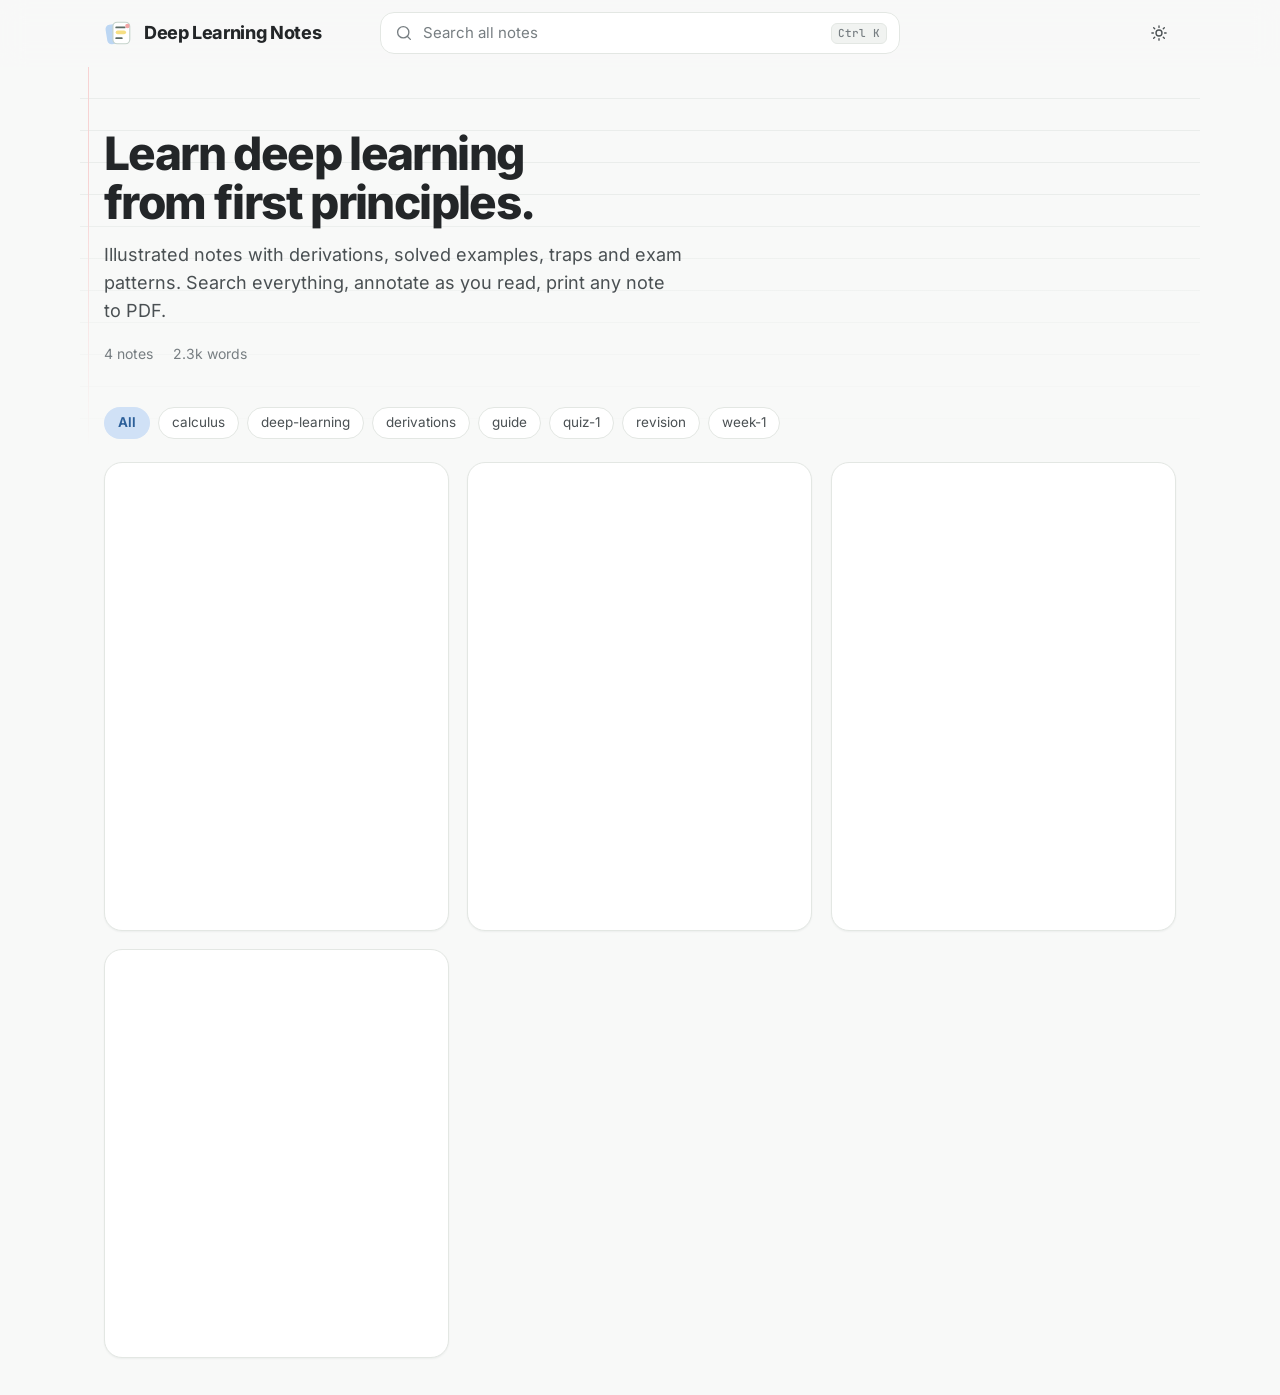
==== commit 7f54eb6a: "Add Footer links" ====
--- a/index.html
+++ b/index.html
@@ -84,6 +84,11 @@
 
   <main id="app" tabindex="-1"></main>
 
+  <footer class="site-footer">
+    <p>Made by <a href="https://atharvk.pages.dev" rel="noreferrer">1mystic</a></p>
+    <p>To contribute, visit <a href="https://github.com/1mystic/Deep-Learning-Notes/contribute.md" rel="noreferrer">the contribution guide</a>.</p>
+  </footer>
+
   <noscript><div class="notice"><h2>JavaScript is required</h2><p>This site renders markdown notes in your browser.</p></div></noscript>
   <script type="module" src="assets/js/app.js"></script>
 </body>
--- a/assets/css/style.css
+++ b/assets/css/style.css
@@ -185,6 +185,14 @@
 .card.skel { pointer-events: none; }
 .sk { height: 12px; border-radius: 6px; background: linear-gradient(90deg, var(--surface-2), var(--hover), var(--surface-2)); background-size: 200% 100%; animation: sk 1.3s linear infinite; }
 @keyframes sk { to { background-position: -200% 0; } }
+
+.site-footer {
+  max-width: 1120px; margin: 0 auto; padding: 24px 24px 30px; border-top: 1px solid var(--line);
+  display: flex; justify-content: space-between; gap: 12px 24px; flex-wrap: wrap; color: var(--muted); font-size: 13px;
+}
+.site-footer p { margin: 0; }
+.site-footer a { color: var(--fg-2); text-underline-offset: 3px; }
+.site-footer a:hover { color: var(--fg); }
 
 .notice { max-width: 560px; margin: 72px auto; padding: 30px 28px; border: 1px dashed var(--line-strong); border-radius: 18px; text-align: center; color: var(--fg-2); background: var(--surface); }
 .notice h2 { margin: 0 0 8px; font-size: 20px; color: var(--fg); letter-spacing: -.02em; }
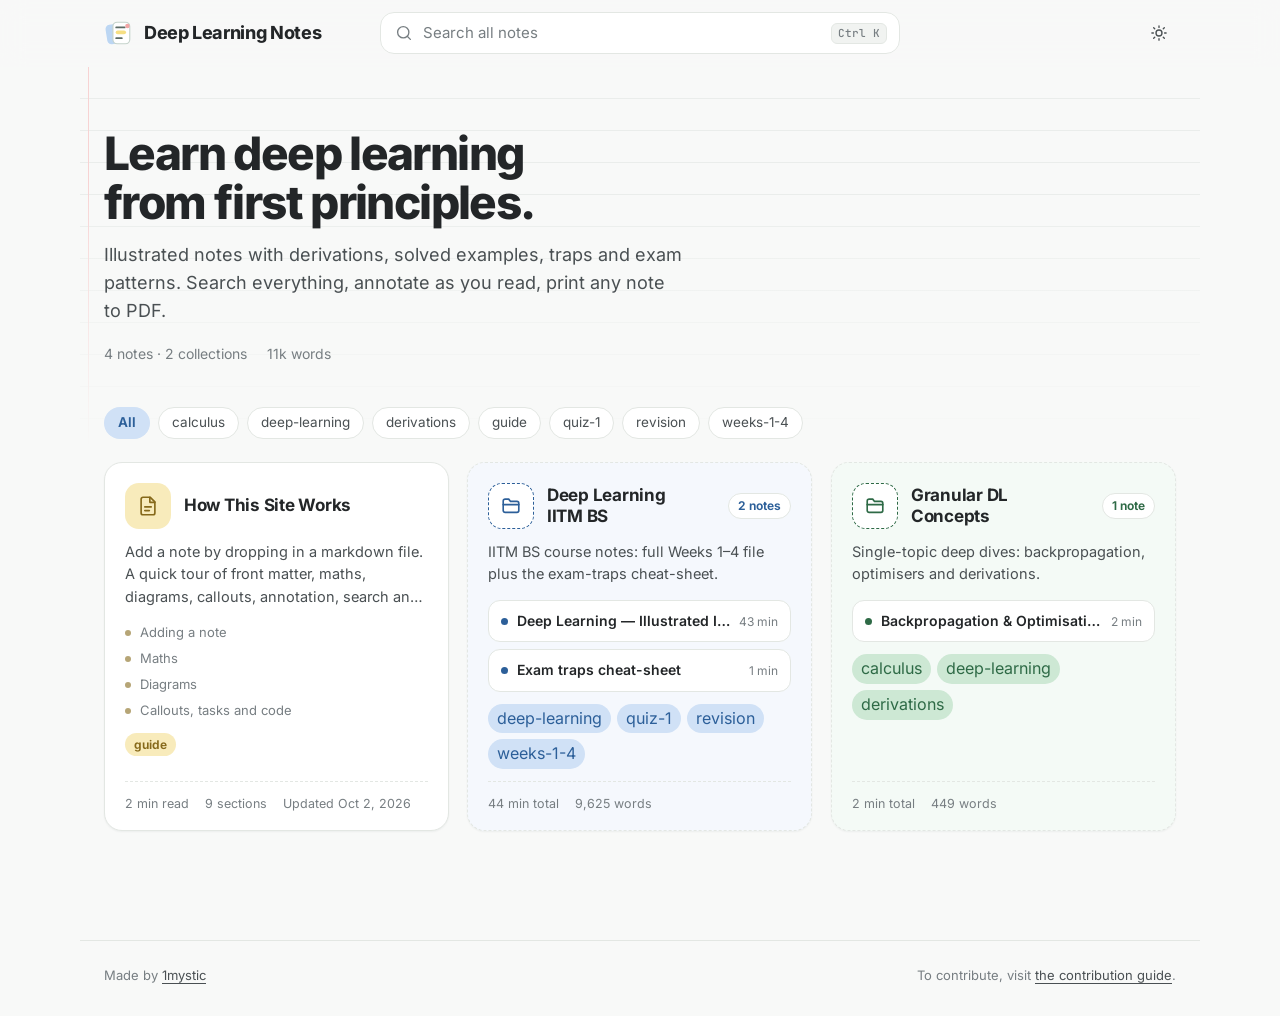
==== commit 950d2585: "Add Fodles in UI" ====
--- a/index.html
+++ b/index.html
@@ -58,6 +58,7 @@
     <symbol id="i-upload" viewBox="0 0 24 24"><path d="M20.5 15v4a2 2 0 0 1-2 2h-13a2 2 0 0 1-2-2v-4M7.5 8 12 3.5 16.5 8M12 3.5V15"/></symbol>
     <symbol id="i-undo" viewBox="0 0 24 24"><path d="M3.5 7.5v5.5H9"/><path d="M20.5 17a8.5 8.5 0 0 0-8.5-8.5A8.5 8.5 0 0 0 5.9 11l-2.4 2"/></symbol>
     <symbol id="i-file" viewBox="0 0 24 24"><path d="M14.5 2.5H6.5a2 2 0 0 0-2 2v15a2 2 0 0 0 2 2h11a2 2 0 0 0 2-2V7.5z"/><path d="M14 2.5V8h5.5M8.5 13h7M8.5 17h5"/></symbol>
+    <symbol id="i-folder" viewBox="0 0 24 24"><path d="M3.5 6.5a2 2 0 0 1 2-2h4l2 2.5h7a2 2 0 0 1 2 2v8a2 2 0 0 1-2 2h-13a2 2 0 0 1-2-2z"/><path d="M3.5 10.5h17"/></symbol>
     <symbol id="i-enter" viewBox="0 0 24 24"><path d="M20 5v6.5a3.5 3.5 0 0 1-3.5 3.5H4"/><path d="m9 10-5 5 5 5"/></symbol>
     <symbol id="i-updown" viewBox="0 0 24 24"><path d="m8 9 4-4 4 4M8 15l4 4 4-4"/></symbol>
   </svg>
@@ -85,8 +86,8 @@
   <main id="app" tabindex="-1"></main>
 
   <footer class="site-footer">
-    <p>Made by <a href="https://atharvk.pages.dev" rel="noreferrer">1mystic</a></p>
-    <p>To contribute, visit <a href="https://github.com/1mystic/Deep-Learning-Notes/contribute.md" rel="noreferrer">the contribution guide</a>.</p>
+    <p>Made by <a href="https://atharvk.pages.dev" target="_blank" rel="noopener noreferrer">1mystic</a></p>
+    <p>To contribute, visit <a href="https://github.com/1mystic/Deep-Learning-Notes/contribute.md" target="_blank" rel="noopener noreferrer">the contribution guide</a>.</p>
   </footer>
 
   <noscript><div class="notice"><h2>JavaScript is required</h2><p>This site renders markdown notes in your browser.</p></div></noscript>
--- a/assets/css/style.css
+++ b/assets/css/style.css
@@ -22,7 +22,7 @@
 /* ---------- tokens ---------- */
 :root {
   color-scheme: light;
-  --font: "Inter", ui-sans-serif, system-ui, -apple-system, "Segoe UI", Roboto, "Helvetica Neue", Arial, "Noto Sans", sans-serif, "Apple Color Emoji", "Segoe UI Emoji";
+  --font: "Readex Pro", "Inter", -apple-system, BlinkMacSystemFont, "Segoe UI", "Helvetica Neue", Helvetica, Roboto, Arial, sans-serif, "Apple Color Emoji", "Segoe UI Emoji", "Segoe UI Symbol";
   --mono: "JetBrains Mono", ui-monospace, SFMono-Regular, Menlo, Consolas, "Liberation Mono", monospace;
 
   --bg: #f8f9f8;
@@ -185,6 +185,22 @@
 .card.skel { pointer-events: none; }
 .sk { height: 12px; border-radius: 6px; background: linear-gradient(90deg, var(--surface-2), var(--hover), var(--surface-2)); background-size: 200% 100%; animation: sk 1.3s linear infinite; }
 @keyframes sk { to { background-position: -200% 0; } }
+
+/* ---------- folder / collection cards ---------- */
+.card-folder { border-style: dashed; border-width: 1.5px; background: color-mix(in srgb, var(--c, var(--blue)) 22%, var(--surface)); }
+.card-folder:hover, .card-folder:focus-within { transform: translateY(-2px); border-color: var(--c, var(--blue)); box-shadow: 0 0 0 3px var(--c, var(--blue)), var(--shadow); }
+.tile-folder { border: 1.5px dashed var(--ink, var(--blue-ink)); background: var(--surface); color: var(--ink, var(--blue-ink)); }
+.folder-count { margin-left: auto; flex: none; font-size: 12px; font-weight: 650; color: var(--ink, var(--blue-ink)); background: var(--surface); border: 1px solid var(--line); padding: 2px 9px; border-radius: 999px; }
+.folder-list { list-style: none; margin: 2px 0 0; padding: 0; display: grid; gap: 7px; }
+.folder-list li { min-width: 0; }
+.f-link { display: flex; align-items: center; gap: 9px; padding: 9px 12px; border: 1px solid var(--line); border-radius: 12px; background: var(--surface); text-decoration: none; transition: border-color .15s, box-shadow .15s, transform .15s; }
+a.f-link:hover { border-color: var(--c, var(--blue)); box-shadow: 0 0 0 2px var(--c, var(--blue)); transform: translateY(-1px); }
+.f-dot { width: 7px; height: 7px; border-radius: 50%; background: var(--ink, var(--blue-ink)); flex: none; }
+.f-name { flex: 1; min-width: 0; overflow: hidden; text-overflow: ellipsis; white-space: nowrap; font-size: 14px; font-weight: 600; }
+.f-min { flex: none; font-size: 12px; color: var(--muted); }
+.f-link.is-pending { color: var(--muted); }
+.tag-btn { cursor: pointer; border: 0; font: inherit; }
+.tag-btn:hover { filter: brightness(.96); }
 
 .site-footer {
   max-width: 1120px; margin: 0 auto; padding: 24px 24px 30px; border-top: 1px solid var(--line);
@@ -355,10 +371,11 @@
 .m.m-err { color: var(--red-ink); }
 .m-pre { display: none; }
 
-.mermaid-box { position: relative; margin: 1.5em 0; padding: 12px; min-height: 90px; border: 1px solid var(--line); border-radius: 14px; background: var(--surface); overflow-x: auto; text-align: center; }
+.mermaid-box { position: relative; margin: 1.5em 0; padding: 12px; min-height: 90px; border: 1px solid var(--line); border-radius: 14px; background: var(--surface); overflow: hidden; text-align: center; }
+.mm-scroll { overflow-x: auto; overflow-y: hidden; }
 .mm-skel { padding: 30px 0; font-size: 13px; color: var(--muted); }
 .mm-svg svg { display: block; margin: 0 auto; max-width: none; }
-.mm-expand { position: absolute; top: 8px; right: 8px; opacity: 0; background: var(--surface); border: 1px solid var(--line); transition: opacity .15s; }
+.mm-expand { position: absolute; top: 8px; right: 8px; z-index: 1; opacity: 0; background: var(--surface); border: 1px solid var(--line); transition: opacity .15s; }
 .mermaid-box:hover .mm-expand, .mm-expand:focus-visible { opacity: 1; }
 @media (hover: none) { .mm-expand { opacity: 1; } }
 .mm-error { text-align: left; color: var(--red-ink); font-size: 14px; }
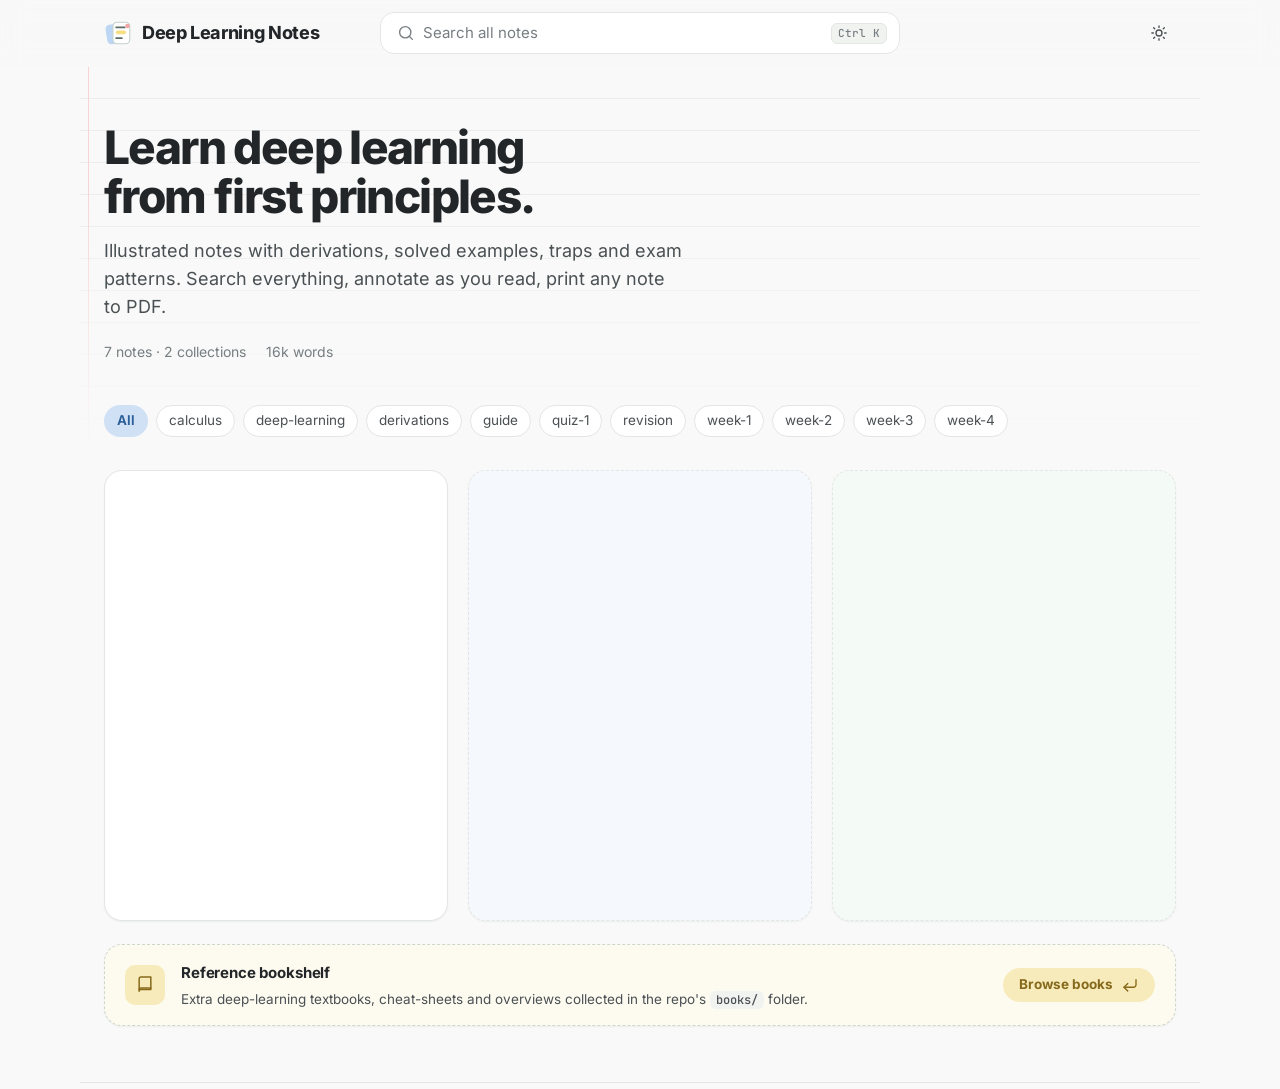
==== commit 9e9e43e2: "Fix UI consistancy" ====
--- a/index.html
+++ b/index.html
@@ -59,6 +59,7 @@
     <symbol id="i-undo" viewBox="0 0 24 24"><path d="M3.5 7.5v5.5H9"/><path d="M20.5 17a8.5 8.5 0 0 0-8.5-8.5A8.5 8.5 0 0 0 5.9 11l-2.4 2"/></symbol>
     <symbol id="i-file" viewBox="0 0 24 24"><path d="M14.5 2.5H6.5a2 2 0 0 0-2 2v15a2 2 0 0 0 2 2h11a2 2 0 0 0 2-2V7.5z"/><path d="M14 2.5V8h5.5M8.5 13h7M8.5 17h5"/></symbol>
     <symbol id="i-folder" viewBox="0 0 24 24"><path d="M3.5 6.5a2 2 0 0 1 2-2h4l2 2.5h7a2 2 0 0 1 2 2v8a2 2 0 0 1-2 2h-13a2 2 0 0 1-2-2z"/><path d="M3.5 10.5h17"/></symbol>
+    <symbol id="i-book" viewBox="0 0 24 24"><path d="M5 4.5a2 2 0 0 1 2-2h12v15H7a2 2 0 0 0-2 2V4.5z"/><path d="M5 17.5a2 2 0 0 1 2-2h12"/></symbol>
     <symbol id="i-enter" viewBox="0 0 24 24"><path d="M20 5v6.5a3.5 3.5 0 0 1-3.5 3.5H4"/><path d="m9 10-5 5 5 5"/></symbol>
     <symbol id="i-updown" viewBox="0 0 24 24"><path d="m8 9 4-4 4 4M8 15l4 4 4-4"/></symbol>
   </svg>
--- a/assets/css/style.css
+++ b/assets/css/style.css
@@ -52,6 +52,11 @@
   --shadow-sm: 0 1px 2px rgba(25, 40, 32, .05);
   --shadow: 0 1px 2px rgba(25, 40, 32, .05), 0 10px 28px -14px rgba(25, 40, 32, .18);
   --shadow-lg: 0 2px 6px rgba(25, 40, 32, .06), 0 24px 60px -18px rgba(25, 40, 32, .28);
+
+  /* ---- spacing system (4pt grid) ---- */
+  --sp-1: 4px; --sp-2: 8px; --sp-3: 12px; --sp-4: 16px;
+  --sp-5: 20px; --sp-6: 24px; --sp-8: 32px; --sp-10: 40px; --sp-14: 56px;
+  --radius-sm: 10px; --radius-md: 14px; --radius-lg: 18px; --radius-pill: 999px;
 }
 
 :root[data-theme="dark"] {
@@ -128,13 +133,13 @@
 body[data-view="note"] .site-header { display: none; }
 .site-header { position: sticky; top: 0; z-index: 20; background: var(--bg-glass); backdrop-filter: saturate(1.3) blur(12px); -webkit-backdrop-filter: saturate(1.3) blur(12px); border-bottom: 1px solid transparent; transition: border-color .2s; }
 .site-header.scrolled { border-bottom-color: var(--line); }
-.hdr { max-width: 1120px; margin: 0 auto; padding: 12px 24px; display: grid; grid-template-columns: 1fr minmax(0, 520px) 1fr; align-items: center; gap: 16px; }
-.brand { display: inline-flex; align-items: center; gap: 10px; text-decoration: none; font-weight: 750; font-size: 18px; letter-spacing: -.02em; justify-self: start; }
+.hdr { max-width: 1120px; margin: 0 auto; padding: var(--sp-3) var(--sp-6); display: grid; grid-template-columns: 1fr minmax(0, 520px) 1fr; align-items: center; gap: var(--sp-4); }
+.brand { display: inline-flex; align-items: center; gap: var(--sp-2); text-decoration: none; font-weight: 750; font-size: 18px; letter-spacing: -.02em; justify-self: start; }
 .brand svg { width: 30px; height: 30px; }
-.hdr-actions { justify-self: end; display: flex; gap: 4px; }
+.hdr-actions { justify-self: end; display: flex; gap: var(--sp-1); }
 .search-trigger {
-  display: flex; align-items: center; gap: 10px; width: 100%; height: 42px; padding: 0 12px 0 14px; text-align: left;
-  border: 1px solid var(--line); border-radius: 14px; background: var(--surface); color: var(--muted);
+  display: flex; align-items: center; gap: var(--sp-2); width: 100%; height: 42px; padding: 0 var(--sp-3) 0 var(--sp-4); text-align: left;
+  border: 1px solid var(--line); border-radius: var(--radius-md); background: var(--surface); color: var(--muted);
   transition: border-color .15s, box-shadow .15s;
 }
 .search-trigger:hover { border-color: var(--line-strong); box-shadow: var(--shadow-sm); }
@@ -145,43 +150,44 @@
 :root[data-theme="dark"] .theme-btn .i-moon { display: block; }
 
 /* ---------- library ---------- */
-.home { position: relative; max-width: 1120px; margin: 0 auto; padding: 0 24px 110px; }
+.home { position: relative; max-width: 1120px; margin: 0 auto; padding: 0 var(--sp-6) var(--sp-14); }
 .home-bg {
   position: absolute; left: 0; right: 0; top: 0; height: 380px; pointer-events: none; z-index: -1;
   background-image: repeating-linear-gradient(to bottom, transparent 0, transparent 31px, var(--rule) 31px, var(--rule) 32px);
   -webkit-mask-image: linear-gradient(#000 30%, transparent); mask-image: linear-gradient(#000 30%, transparent);
 }
 .home-bg::after { content: ""; position: absolute; top: 0; bottom: 0; left: 8px; width: 1px; background: var(--red); }
-.hero { padding: 62px 0 30px; max-width: 700px; }
-.hero h1 { margin: 0 0 14px; font-size: clamp(30px, 4.8vw, 46px); line-height: 1.07; letter-spacing: -.035em; font-weight: 800; text-wrap: balance; }
+.hero { padding: var(--sp-14) 0 var(--sp-8); max-width: 700px; }
+.hero h1 { margin: 0 0 var(--sp-4); font-size: clamp(30px, 4.8vw, 46px); line-height: 1.07; letter-spacing: -.035em; font-weight: 800; text-wrap: balance; }
 .hero p { margin: 0; font-size: 18px; line-height: 1.55; color: var(--fg-2); max-width: 54ch; text-wrap: pretty; }
-.hero-stats { margin-top: 18px; display: flex; flex-wrap: wrap; gap: 4px 20px; font-size: 14px; color: var(--muted); }
-
-.toolbar { display: flex; flex-wrap: wrap; gap: 8px; align-items: center; margin: 10px 0 22px; min-height: 34px; }
-.chip-btn { height: 32px; padding: 0 13px; border-radius: 999px; border: 1px solid var(--line); background: var(--surface); font-size: 13.5px; color: var(--fg-2); transition: background .15s, border-color .15s; }
+.hero-stats { margin-top: var(--sp-5); display: flex; flex-wrap: wrap; gap: var(--sp-1) var(--sp-5); font-size: 14px; color: var(--muted); }
+
+.toolbar { display: flex; flex-wrap: wrap; gap: var(--sp-2); align-items: center; margin: var(--sp-2) 0 var(--sp-8); min-height: 34px; }
+.chip-btn { height: 32px; padding: 0 var(--sp-3); border-radius: var(--radius-pill); border: 1px solid var(--line); background: var(--surface); font-size: 13.5px; color: var(--fg-2); transition: background .15s, border-color .15s; }
 .chip-btn:hover { border-color: var(--line-strong); }
 .chip-btn[aria-pressed="true"] { background: var(--blue); border-color: transparent; color: var(--blue-ink); font-weight: 650; }
 
-.grid { display: grid; grid-template-columns: repeat(auto-fill, minmax(310px, 1fr)); gap: 18px; }
+.grid { display: grid; grid-template-columns: repeat(auto-fill, minmax(310px, 1fr)); gap: var(--sp-5); }
 .card {
-  position: relative; display: flex; flex-direction: column; gap: 12px; padding: 20px 20px 16px;
-  border: 1px solid var(--line); border-radius: 18px; background: var(--surface); text-decoration: none; box-shadow: var(--shadow-sm);
+  position: relative; display: flex; flex-direction: column; gap: var(--sp-3); padding: var(--sp-5) var(--sp-5) var(--sp-4);
+  border: 1px solid var(--line); border-radius: var(--radius-lg); background: var(--surface); text-decoration: none; box-shadow: var(--shadow-sm);
   transition: transform .18s ease, border-color .18s, box-shadow .18s;
   content-visibility: auto; contain-intrinsic-size: auto 300px;
 }
 .card:hover, .card:focus-visible { transform: translateY(-2px); border-color: var(--c, var(--blue)); box-shadow: 0 0 0 3px var(--c, var(--blue)), var(--shadow); }
-.card-head { display: flex; align-items: center; gap: 13px; }
-.tile { width: 46px; height: 46px; flex: none; border-radius: 14px; background: var(--c, var(--blue)); color: var(--ink, var(--blue-ink)); display: grid; place-items: center; font-size: 23px; line-height: 1; }
+.card-head { display: flex; align-items: center; gap: var(--sp-3); }
+.tile { width: 46px; height: 46px; flex: none; border-radius: var(--radius-md); background: var(--c, var(--blue)); color: var(--ink, var(--blue-ink)); display: grid; place-items: center; font-size: 23px; line-height: 1; }
 .tile .i { width: 22px; height: 22px; }
 .card-title { font-size: 17px; font-weight: 700; letter-spacing: -.015em; line-height: 1.25; text-wrap: balance; }
 .card-sum { margin: 0; font-size: 14.5px; line-height: 1.55; color: var(--fg-2); display: -webkit-box; -webkit-line-clamp: 3; -webkit-box-orient: vertical; overflow: hidden; }
-.card-outline { list-style: none; margin: 2px 0 0; padding: 0; display: grid; gap: 5px; font-size: 13px; color: var(--muted); }
-.card-outline li { display: flex; gap: 9px; align-items: baseline; min-width: 0; }
+.card-outline { list-style: none; margin: var(--sp-1) 0 0; padding: 0; display: grid; gap: var(--sp-1); font-size: 13px; color: var(--muted); }
+.card-outline li { display: flex; gap: var(--sp-2); align-items: baseline; min-width: 0; }
 .card-outline li::before { content: ""; width: 6px; height: 6px; border-radius: 50%; background: var(--ink, var(--blue-ink)); opacity: .6; flex: none; transform: translateY(-1px); }
 .card-outline span { overflow: hidden; text-overflow: ellipsis; white-space: nowrap; }
-.card-tags { display: flex; flex-wrap: wrap; gap: 6px; }
-.tag { padding: 2px 9px; border-radius: 999px; background: var(--c, var(--blue)); color: var(--ink, var(--blue-ink)); font-size: 12px; font-weight: 650; }
-.card-foot { margin-top: auto; padding-top: 12px; border-top: 1px dashed var(--line); display: flex; flex-wrap: wrap; gap: 4px 16px; font-size: 12.5px; color: var(--muted); }
+.card-tags { display: flex; flex-wrap: wrap; gap: var(--sp-2); margin-top: auto; }
+.tag { padding: 2px 9px; border-radius: var(--radius-pill); background: var(--c, var(--blue)); color: var(--ink, var(--blue-ink)); font-size: 11.5px; font-weight: 700; }
+.card-foot { margin-top: auto; padding-top: var(--sp-3); border-top: 1px dashed var(--line); display: flex; flex-wrap: wrap; gap: var(--sp-1) var(--sp-4); font-size: 12.5px; color: var(--muted); }
+.card-tags + .card-foot { margin-top: var(--sp-3); }
 .card.skel { pointer-events: none; }
 .sk { height: 12px; border-radius: 6px; background: linear-gradient(90deg, var(--surface-2), var(--hover), var(--surface-2)); background-size: 200% 100%; animation: sk 1.3s linear infinite; }
 @keyframes sk { to { background-position: -200% 0; } }
@@ -190,21 +196,38 @@
 .card-folder { border-style: dashed; border-width: 1.5px; background: color-mix(in srgb, var(--c, var(--blue)) 22%, var(--surface)); }
 .card-folder:hover, .card-folder:focus-within { transform: translateY(-2px); border-color: var(--c, var(--blue)); box-shadow: 0 0 0 3px var(--c, var(--blue)), var(--shadow); }
 .tile-folder { border: 1.5px dashed var(--ink, var(--blue-ink)); background: var(--surface); color: var(--ink, var(--blue-ink)); }
-.folder-count { margin-left: auto; flex: none; font-size: 12px; font-weight: 650; color: var(--ink, var(--blue-ink)); background: var(--surface); border: 1px solid var(--line); padding: 2px 9px; border-radius: 999px; }
-.folder-list { list-style: none; margin: 2px 0 0; padding: 0; display: grid; gap: 7px; }
+.folder-count { margin-left: auto; flex: none; font-size: 11.5px; font-weight: 700; color: var(--ink, var(--blue-ink)); background: var(--surface); border: 1px solid var(--line); padding: 2px 9px; border-radius: var(--radius-pill); }
+.folder-list { list-style: none; margin: var(--sp-1) 0 0; padding: 0; display: grid; gap: var(--sp-2); }
 .folder-list li { min-width: 0; }
-.f-link { display: flex; align-items: center; gap: 9px; padding: 9px 12px; border: 1px solid var(--line); border-radius: 12px; background: var(--surface); text-decoration: none; transition: border-color .15s, box-shadow .15s, transform .15s; }
+.f-link { display: flex; align-items: center; gap: var(--sp-2); padding: var(--sp-2) var(--sp-3); border: 1px solid var(--line); border-radius: var(--sp-3); background: var(--surface); text-decoration: none; transition: border-color .15s, box-shadow .15s, transform .15s; }
 a.f-link:hover { border-color: var(--c, var(--blue)); box-shadow: 0 0 0 2px var(--c, var(--blue)); transform: translateY(-1px); }
 .f-dot { width: 7px; height: 7px; border-radius: 50%; background: var(--ink, var(--blue-ink)); flex: none; }
-.f-name { flex: 1; min-width: 0; overflow: hidden; text-overflow: ellipsis; white-space: nowrap; font-size: 14px; font-weight: 600; }
-.f-min { flex: none; font-size: 12px; color: var(--muted); }
+.f-name { flex: 1; min-width: 0; overflow: hidden; text-overflow: ellipsis; white-space: nowrap; font-size: 13px; font-weight: 600; }
+.f-min { flex: none; font-size: 12.5px; color: var(--muted); }
 .f-link.is-pending { color: var(--muted); }
-.tag-btn { cursor: pointer; border: 0; font: inherit; }
+.tag-btn { cursor: pointer; border: 0; }
 .tag-btn:hover { filter: brightness(.96); }
+.f-more { display: flex; align-items: center; justify-content: center; width: 100%; padding: var(--sp-2) var(--sp-3); border: 1px dashed var(--line-strong); border-radius: var(--sp-3); background: transparent; font-size: 12.5px; font-weight: 700; color: var(--ink, var(--blue-ink)); transition: background .15s, border-color .15s; }
+.f-more:hover { background: var(--surface); border-color: var(--c, var(--blue)); }
+/* common card height: rows stretch together, folder lists cap at 2 + more */
+.grid { align-items: stretch; }
+.grid > .card { height: 100%; }
+
+/* ---------- reference bookshelf strip ---------- */
+.books-strip { margin-top: var(--sp-6); display: flex; align-items: center; gap: var(--sp-4); padding: var(--sp-4) var(--sp-5); border: 1.5px dashed var(--line-strong); border-radius: var(--radius-lg); background: color-mix(in srgb, var(--c, var(--yellow)) 22%, var(--surface)); text-decoration: none; box-shadow: var(--shadow-sm); transition: transform .18s ease, border-color .18s, box-shadow .18s; }
+.books-strip:hover { transform: translateY(-2px); border-color: var(--c, var(--yellow)); box-shadow: 0 0 0 3px var(--c, var(--yellow)), var(--shadow); }
+.tile-sm { width: 40px; height: 40px; border-radius: var(--radius-sm); }
+.tile-sm .i { width: 20px; height: 20px; }
+.books-text { display: flex; flex-direction: column; gap: var(--sp-1); min-width: 0; }
+.books-text strong { font-size: 15px; font-weight: 700; letter-spacing: -.01em; }
+.books-text span:last-child { font-size: 13.5px; line-height: 1.5; color: var(--fg-2); }
+.books-text code { font: 500 12px var(--mono); background: var(--surface-2); padding: 1px 6px; border-radius: 6px; }
+.books-cta { margin-left: auto; flex: none; display: inline-flex; align-items: center; gap: var(--sp-2); height: 34px; padding: 0 var(--sp-4); border-radius: var(--radius-pill); background: var(--c, var(--yellow)); color: var(--ink, var(--yellow-ink)); font-size: 13.5px; font-weight: 700; white-space: nowrap; }
+@media (max-width: 760px) { .books-strip { flex-wrap: wrap; } .books-cta { margin-left: 0; } }
 
 .site-footer {
-  max-width: 1120px; margin: 0 auto; padding: 24px 24px 30px; border-top: 1px solid var(--line);
-  display: flex; justify-content: space-between; gap: 12px 24px; flex-wrap: wrap; color: var(--muted); font-size: 13px;
+  max-width: 1120px; margin: 0 auto; padding: var(--sp-6) var(--sp-6) var(--sp-8); border-top: 1px solid var(--line);
+  display: flex; justify-content: space-between; gap: var(--sp-3) var(--sp-6); flex-wrap: wrap; color: var(--muted); font-size: 13px;
 }
 .site-footer p { margin: 0; }
 .site-footer a { color: var(--fg-2); text-underline-offset: 3px; }
@@ -439,11 +462,11 @@
   .reader.toc-open .scrim { display: block; }
 }
 @media (max-width: 760px) {
-  .hdr { grid-template-columns: auto minmax(0, 1fr) auto; gap: 10px; padding: 10px 14px; }
+  .hdr { grid-template-columns: auto minmax(0, 1fr) auto; gap: var(--sp-2); padding: var(--sp-2) var(--sp-4); }
   .brand > span { display: none; }
   .search-trigger kbd { display: none; }
-  .home { padding: 0 16px 90px; }
-  .hero { padding: 40px 0 20px; }
+  .home { padding: 0 var(--sp-4) var(--sp-14); }
+  .hero { padding: var(--sp-10) 0 var(--sp-5); }
   .hero p { font-size: 16.5px; }
   .grid { grid-template-columns: 1fr; }
   .sm { padding: 0; }
